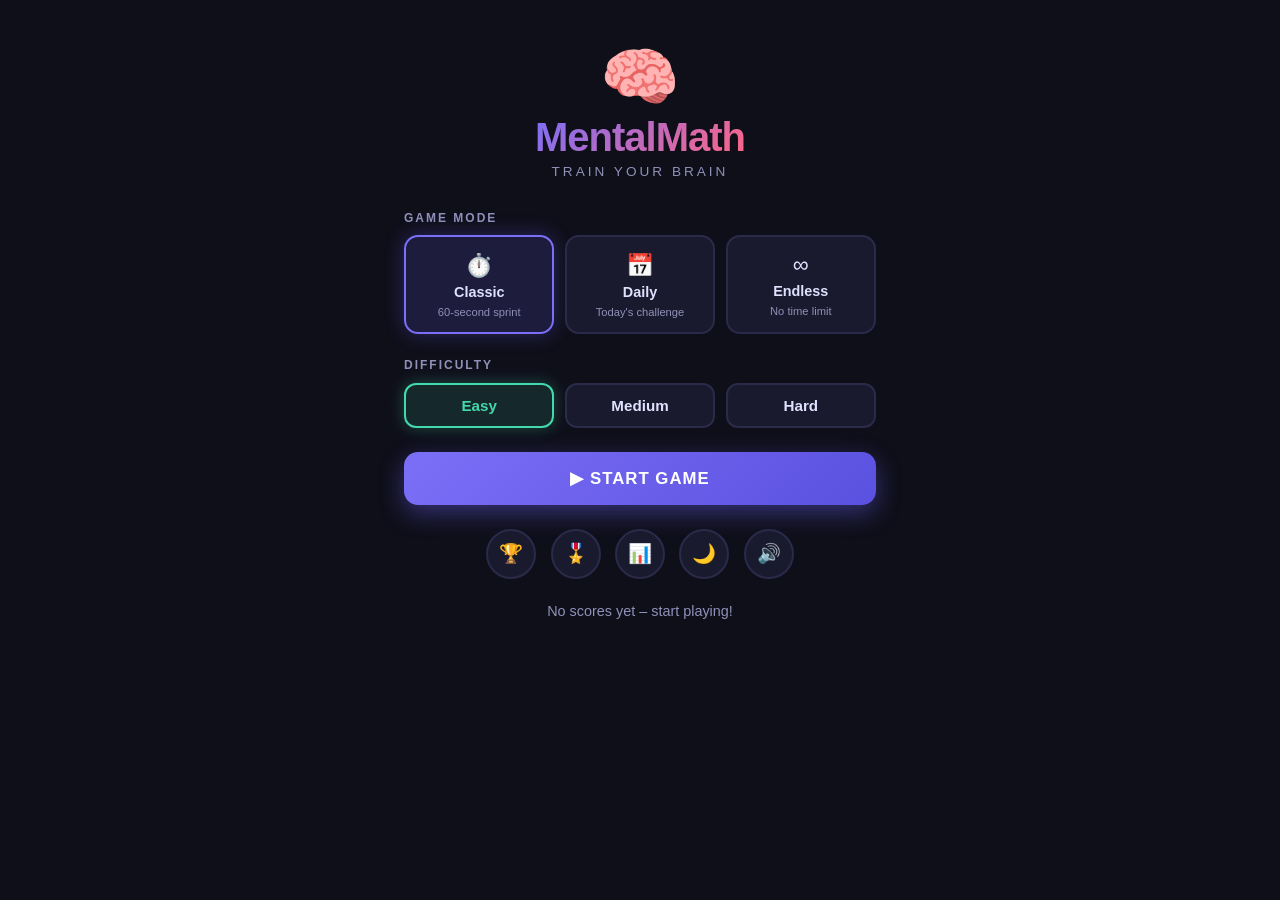
==== index.html @ f37ee2d6 "feat: build complete web-based MentalMath calculator game Co-authored-by: igRoy3 <222759718+igRoy3@u" ====
<!DOCTYPE html>
<html lang="en">
<head>
  <meta charset="UTF-8" />
  <meta name="viewport" content="width=device-width, initial-scale=1.0" />
  <title>MentalMath – Speed Math Game</title>
  <link rel="stylesheet" href="style.css" />
</head>
<body data-theme="dark">

  <!-- ══════════════════════════════════════════════
       HOME SCREEN
  ══════════════════════════════════════════════ -->
  <div id="screen-home" class="screen active">
    <div class="home-container">

      <!-- Logo -->
      <div class="logo-area">
        <span class="logo-icon">🧠</span>
        <h1 class="logo-title">MentalMath</h1>
        <p class="logo-subtitle">Train Your Brain</p>
      </div>

      <!-- Game Mode -->
      <div class="section">
        <h2 class="section-title">Game Mode</h2>
        <div class="mode-grid">
          <button class="mode-btn active" data-mode="classic">
            <span class="mode-icon">⏱️</span>
            <span class="mode-name">Classic</span>
            <span class="mode-desc">60-second sprint</span>
          </button>
          <button class="mode-btn" data-mode="daily">
            <span class="mode-icon">📅</span>
            <span class="mode-name">Daily</span>
            <span class="mode-desc">Today's challenge</span>
          </button>
          <button class="mode-btn" data-mode="endless">
            <span class="mode-icon">∞</span>
            <span class="mode-name">Endless</span>
            <span class="mode-desc">No time limit</span>
          </button>
        </div>
      </div>

      <!-- Difficulty -->
      <div class="section">
        <h2 class="section-title">Difficulty</h2>
        <div class="diff-grid">
          <button class="diff-btn active" data-diff="easy">Easy</button>
          <button class="diff-btn" data-diff="medium">Medium</button>
          <button class="diff-btn" data-diff="hard">Hard</button>
        </div>
      </div>

      <!-- Start -->
      <button id="btn-start" class="btn-primary">▶ Start Game</button>

      <!-- Icon Actions -->
      <div class="home-footer">
        <button class="icon-btn" id="btn-leaderboard" title="Leaderboard">🏆</button>
        <button class="icon-btn" id="btn-achievements" title="Achievements">🎖️</button>
        <button class="icon-btn" id="btn-analytics" title="Analytics">📊</button>
        <button class="icon-btn" id="btn-toggle-theme" title="Toggle Theme">🌙</button>
        <button class="icon-btn" id="btn-toggle-sound" title="Toggle Sound">🔊</button>
      </div>

      <!-- Best score hint -->
      <div id="best-score-display" class="best-score"></div>
    </div>
  </div>


  <!-- ══════════════════════════════════════════════
       GAME SCREEN
  ══════════════════════════════════════════════ -->
  <div id="screen-game" class="screen">

    <!-- Stats header -->
    <div class="game-header">
      <div class="stat-box">
        <div class="stat-label">Score</div>
        <div class="stat-value" id="display-score">0</div>
      </div>
      <div class="stat-box streak-box">
        <div class="stat-label">Streak</div>
        <div class="stat-value" id="display-streak">0</div>
        <span id="streak-flame" class="streak-flame hidden">🔥</span>
      </div>
      <div class="stat-box">
        <div class="stat-label">Level</div>
        <div class="stat-value" id="display-level">1</div>
      </div>
    </div>

    <!-- Timer bar (hidden in endless mode) -->
    <div class="timer-container" id="timer-container">
      <div class="timer-bar" id="timer-bar"></div>
      <div class="timer-text" id="timer-text">60</div>
    </div>

    <!-- Question + answer area -->
    <div class="question-area">
      <div id="question-display" class="question-text"></div>
      <div class="answer-display" id="answer-display">
        <span id="answer-value">_</span>
      </div>
      <div id="feedback-display" class="feedback hidden"></div>
      <div id="multiplier-display" class="multiplier hidden"></div>
    </div>

    <!-- Calculator keypad -->
    <div class="keypad">
      <button class="key-btn" data-key="7">7</button>
      <button class="key-btn" data-key="8">8</button>
      <button class="key-btn" data-key="9">9</button>
      <button class="key-btn" data-key="4">4</button>
      <button class="key-btn" data-key="5">5</button>
      <button class="key-btn" data-key="6">6</button>
      <button class="key-btn" data-key="1">1</button>
      <button class="key-btn" data-key="2">2</button>
      <button class="key-btn" data-key="3">3</button>
      <button class="key-btn key-action" data-key="back">⌫</button>
      <button class="key-btn key-zero" data-key="0">0</button>
      <button class="key-btn key-submit" data-key="submit">✓</button>
    </div>

    <!-- Quit + question counter -->
    <div class="game-footer">
      <button id="btn-quit" class="btn-quit">✕ Quit</button>
      <div id="questions-counter" class="questions-counter">Q: 0</div>
    </div>
  </div>


  <!-- ══════════════════════════════════════════════
       RESULTS SCREEN
  ══════════════════════════════════════════════ -->
  <div id="screen-results" class="screen">
    <div class="results-container">
      <div id="results-rank" class="results-rank">⭐</div>
      <h2 id="results-title" class="results-title">Game Over!</h2>

      <div class="results-score-big" id="results-score">0</div>
      <div class="results-score-label">points</div>

      <div class="results-stats">
        <div class="result-stat">
          <div class="result-stat-value" id="res-correct">0</div>
          <div class="result-stat-label">Correct</div>
        </div>
        <div class="result-stat">
          <div class="result-stat-value" id="res-accuracy">0%</div>
          <div class="result-stat-label">Accuracy</div>
        </div>
        <div class="result-stat">
          <div class="result-stat-value" id="res-streak">0</div>
          <div class="result-stat-label">Best Streak</div>
        </div>
        <div class="result-stat">
          <div class="result-stat-value" id="res-avg-time">0s</div>
          <div class="result-stat-label">Avg Time</div>
        </div>
      </div>

      <div id="new-high-score" class="new-high-score hidden">🏆 New High Score!</div>

      <!-- Achievement badges that were unlocked this round -->
      <div id="achievement-unlocks" class="achievement-unlocks"></div>

      <div class="results-actions">
        <button id="btn-play-again" class="btn-primary">Play Again</button>
        <button id="btn-home" class="btn-secondary">Main Menu</button>
      </div>
    </div>
  </div>


  <!-- ══════════════════════════════════════════════
       LEADERBOARD SCREEN
  ══════════════════════════════════════════════ -->
  <div id="screen-leaderboard" class="screen">
    <div class="modal-container">
      <div class="modal-header">
        <h2>🏆 High Scores</h2>
        <button class="close-btn" id="btn-close-leaderboard">✕</button>
      </div>
      <div class="diff-tabs">
        <button class="tab-btn active" data-tab="easy">Easy</button>
        <button class="tab-btn" data-tab="medium">Medium</button>
        <button class="tab-btn" data-tab="hard">Hard</button>
      </div>
      <div id="leaderboard-list" class="leaderboard-list"></div>
    </div>
  </div>


  <!-- ══════════════════════════════════════════════
       ACHIEVEMENTS SCREEN
  ══════════════════════════════════════════════ -->
  <div id="screen-achievements" class="screen">
    <div class="modal-container">
      <div class="modal-header">
        <h2>🎖️ Achievements</h2>
        <button class="close-btn" id="btn-close-achievements">✕</button>
      </div>
      <div id="achievements-progress" class="achievements-progress"></div>
      <div id="achievements-grid" class="achievements-grid"></div>
    </div>
  </div>


  <!-- ══════════════════════════════════════════════
       ANALYTICS SCREEN
  ══════════════════════════════════════════════ -->
  <div id="screen-analytics" class="screen">
    <div class="modal-container">
      <div class="modal-header">
        <h2>📊 Analytics</h2>
        <button class="close-btn" id="btn-close-analytics">✕</button>
      </div>
      <div id="analytics-content" class="analytics-content"></div>
    </div>
  </div>


  <!-- ══════════════════════════════════════════════
       COUNTDOWN OVERLAY
  ══════════════════════════════════════════════ -->
  <div id="countdown-overlay" class="countdown-overlay hidden">
    <div id="countdown-number" class="countdown-number">3</div>
  </div>


  <script src="js/sounds.js"></script>
  <script src="js/game.js"></script>
</body>
</html>
---- style.css ----
/* ============================================================
   MENTAL MATH GAME – style.css
   Full dark/light theme with animations and responsive layout
   ============================================================ */

/* ── CSS Custom Properties ─────────────────────────────────── */
:root {
  /* Dark theme defaults */
  --bg-primary:       #0f0f1a;
  --bg-secondary:     #1a1a2e;
  --bg-tertiary:      #242442;
  --color-primary:    #7c6ff7;
  --color-primary-lt: #a09af5;
  --color-secondary:  #ff6584;
  --color-success:    #43d9ad;
  --color-error:      #ff6b6b;
  --color-warning:    #ffd166;
  --text-primary:     #e0e0ff;
  --text-secondary:   #9090b8;
  --text-muted:       #5a5a7a;
  --border:           #2a2a4a;
  --shadow:           rgba(0,0,0,.5);
  --card:             #1a1a2e;
  --key-bg:           #242442;
  --key-hover:        #2e2e5a;
  --key-active:       #6c63ff;
}

[data-theme="light"] {
  --bg-primary:       #f0f0ff;
  --bg-secondary:     #ffffff;
  --bg-tertiary:      #e8e8ff;
  --color-primary:    #6c63ff;
  --color-primary-lt: #7c73ff;
  --color-secondary:  #e64980;
  --color-success:    #2ec4b6;
  --color-error:      #e63946;
  --color-warning:    #ff9f1c;
  --text-primary:     #1a1a2e;
  --text-secondary:   #4a4a7a;
  --text-muted:       #9090aa;
  --border:           #d0d0f0;
  --shadow:           rgba(0,0,0,.15);
  --card:             #ffffff;
  --key-bg:           #e8e8ff;
  --key-hover:        #d8d8f5;
  --key-active:       #6c63ff;
}

/* ── Reset & Base ───────────────────────────────────────────── */
*, *::before, *::after {
  box-sizing: border-box;
  margin: 0;
  padding: 0;
}

html { font-size: 16px; height: 100%; }

body {
  font-family: 'Segoe UI', 'Helvetica Neue', Arial, sans-serif;
  background: var(--bg-primary);
  color: var(--text-primary);
  min-height: 100vh;
  overflow-x: hidden;
  transition: background .3s, color .3s;
}

button {
  cursor: pointer;
  border: none;
  outline: none;
  font-family: inherit;
  transition: all .15s ease;
  user-select: none;
  -webkit-tap-highlight-color: transparent;
}

/* ── Screen Management ─────────────────────────────────────── */
.screen {
  display: none;
  min-height: 100vh;
  width: 100%;
  opacity: 0;
  transform: translateY(20px);
  transition: opacity .3s ease, transform .3s ease;
}

.screen.active  { display: flex; flex-direction: column; }
.screen.slide-in { opacity: 1; transform: translateY(0); }

/* ═══════════════════════════════════════════════════════════
   HOME SCREEN
════════════════════════════════════════════════════════════ */
.home-container {
  display: flex;
  flex-direction: column;
  align-items: center;
  padding: 2rem 1.5rem 2.5rem;
  max-width: 480px;
  margin: 0 auto;
  width: 100%;
  gap: 1.5rem;
}

/* Logo */
.logo-area { text-align: center; padding: .5rem 0; }

.logo-icon {
  font-size: 4rem;
  display: block;
  animation: float 3s ease-in-out infinite;
}

.logo-title {
  font-size: 2.5rem;
  font-weight: 900;
  background: linear-gradient(135deg, var(--color-primary), var(--color-secondary));
  -webkit-background-clip: text;
  background-clip: text;
  -webkit-text-fill-color: transparent;
  letter-spacing: -1px;
}

.logo-subtitle {
  color: var(--text-secondary);
  font-size: .85rem;
  margin-top: .25rem;
  letter-spacing: 3px;
  text-transform: uppercase;
}

/* Sections */
.section { width: 100%; }

.section-title {
  font-size: .75rem;
  text-transform: uppercase;
  letter-spacing: 2px;
  color: var(--text-secondary);
  font-weight: 700;
  margin-bottom: .65rem;
}

/* Mode grid */
.mode-grid {
  display: grid;
  grid-template-columns: repeat(3, 1fr);
  gap: .65rem;
}

.mode-btn {
  background: var(--card);
  border: 2px solid var(--border);
  border-radius: 14px;
  padding: .9rem .4rem;
  display: flex;
  flex-direction: column;
  align-items: center;
  gap: .35rem;
  color: var(--text-primary);
  transition: all .2s ease;
}

.mode-btn:hover {
  border-color: var(--color-primary);
  background: var(--bg-tertiary);
  transform: translateY(-2px);
}

.mode-btn.active {
  border-color: var(--color-primary);
  background: rgba(108,99,255,.15);
  box-shadow: 0 0 20px rgba(108,99,255,.3);
}

.mode-icon { font-size: 1.4rem; }
.mode-name { font-weight: 700; font-size: .9rem; }
.mode-desc { font-size: .7rem; color: var(--text-secondary); text-align: center; }

/* Difficulty grid */
.diff-grid {
  display: grid;
  grid-template-columns: repeat(3, 1fr);
  gap: .65rem;
}

.diff-btn {
  background: var(--card);
  border: 2px solid var(--border);
  border-radius: 12px;
  padding: .75rem;
  font-weight: 700;
  font-size: .95rem;
  color: var(--text-primary);
  transition: all .2s ease;
}

.diff-btn:hover    { border-color: var(--color-primary); background: var(--bg-tertiary); }

.diff-btn.active   { border-color: var(--color-primary); background: rgba(108,99,255,.15);
                     color: var(--color-primary-lt); box-shadow: 0 0 15px rgba(108,99,255,.3); }

.diff-btn[data-diff="easy"].active   { border-color: var(--color-success); background: rgba(67,217,173,.12);
                                       color: var(--color-success); box-shadow: 0 0 15px rgba(67,217,173,.3); }
.diff-btn[data-diff="medium"].active { border-color: var(--color-warning); background: rgba(255,209,102,.12);
                                       color: var(--color-warning); box-shadow: 0 0 15px rgba(255,209,102,.3); }
.diff-btn[data-diff="hard"].active   { border-color: var(--color-error); background: rgba(255,107,107,.12);
                                       color: var(--color-error); box-shadow: 0 0 15px rgba(255,107,107,.3); }

/* Primary / Secondary Buttons */
.btn-primary {
  width: 100%;
  background: linear-gradient(135deg, var(--color-primary), #5a51e0);
  color: #fff;
  border-radius: 14px;
  padding: 1rem;
  font-size: 1.05rem;
  font-weight: 700;
  letter-spacing: 1px;
  text-transform: uppercase;
  box-shadow: 0 8px 25px rgba(108,99,255,.4);
}

.btn-primary:hover  { transform: translateY(-2px); box-shadow: 0 12px 30px rgba(108,99,255,.5); }
.btn-primary:active { transform: translateY(0);    box-shadow: 0 4px 15px rgba(108,99,255,.3); }

.btn-secondary {
  background: var(--bg-tertiary);
  color: var(--text-primary);
  border: 2px solid var(--border);
  border-radius: 14px;
  padding: .8rem 1.5rem;
  font-size: 1rem;
  font-weight: 600;
}

.btn-secondary:hover { border-color: var(--color-primary); background: rgba(108,99,255,.1); }

/* Footer icons */
.home-footer {
  display: flex;
  gap: .9rem;
  justify-content: center;
}

.icon-btn {
  background: var(--card);
  border: 2px solid var(--border);
  border-radius: 50%;
  width: 50px;
  height: 50px;
  font-size: 1.2rem;
  display: flex;
  align-items: center;
  justify-content: center;
  transition: all .2s ease;
}

.icon-btn:hover { border-color: var(--color-primary); background: var(--bg-tertiary); transform: scale(1.1); }

.best-score { color: var(--text-secondary); font-size: .9rem; text-align: center; }
.best-score strong { color: var(--color-warning); }

/* ═══════════════════════════════════════════════════════════
   GAME SCREEN
════════════════════════════════════════════════════════════ */
#screen-game {
  padding: 0;
  justify-content: flex-start;
  max-width: 480px;
  margin: 0 auto;
  width: 100%;
}

/* Stats header */
.game-header {
  display: grid;
  grid-template-columns: 1fr 1fr 1fr;
  gap: .5rem;
  padding: .9rem .9rem .5rem;
  background: var(--bg-secondary);
  border-bottom: 1px solid var(--border);
}

.stat-box {
  display: flex;
  flex-direction: column;
  align-items: center;
  padding: .45rem;
  background: var(--bg-tertiary);
  border-radius: 10px;
  position: relative;
}

.stat-label { font-size: .65rem; text-transform: uppercase; letter-spacing: 1px; color: var(--text-secondary); }
.stat-value { font-size: 1.4rem; font-weight: 900; color: var(--text-primary); line-height: 1.2; }

.streak-box { position: relative; }

.streak-flame {
  position: absolute;
  top: -8px;
  right: -4px;
  font-size: 1.2rem;
  animation: flame-pulse .6s ease-in-out infinite alternate;
}

/* Timer */
.timer-container {
  position: relative;
  height: 8px;
  background: var(--bg-tertiary);
  margin: .6rem .9rem;
  border-radius: 4px;
  overflow: visible;
}

.timer-bar {
  height: 100%;
  width: 100%;
  background: var(--color-primary);
  border-radius: 4px;
  transition: width .9s linear, background .5s;
  box-shadow: 0 0 8px rgba(108,99,255,.5);
}

.timer-bar.urgent { animation: urgent-pulse .5s ease-in-out infinite alternate; }

.timer-text {
  position: absolute;
  right: 0;
  top: -18px;
  font-size: .75rem;
  font-weight: 700;
  color: var(--text-secondary);
}

/* Question area */
.question-area {
  flex: 1;
  display: flex;
  flex-direction: column;
  align-items: center;
  justify-content: center;
  padding: 1rem .9rem;
  gap: 1rem;
  min-height: 200px;
}

.question-text {
  font-size: 2.5rem;
  font-weight: 800;
  text-align: center;
  color: var(--text-primary);
  letter-spacing: -1px;
  line-height: 1.2;
}

.answer-display {
  background: var(--bg-tertiary);
  border: 3px solid var(--color-primary);
  border-radius: 12px;
  padding: .65rem 2rem;
  min-width: 160px;
  text-align: center;
  font-size: 2rem;
  font-weight: 700;
  color: var(--color-primary-lt);
  box-shadow: 0 0 20px rgba(108,99,255,.2);
  transition: border-color .2s, background .2s;
}

.feedback {
  font-size: 1.05rem;
  font-weight: 700;
  padding: .4rem 1rem;
  border-radius: 8px;
  text-align: center;
  transition: opacity .3s;
}

.feedback.correct   { color: var(--color-success); }
.feedback.incorrect { color: var(--color-error); }

.multiplier {
  background: linear-gradient(135deg, var(--color-warning), #ff9f1c);
  color: #111;
  font-weight: 800;
  font-size: .95rem;
  padding: .35rem 1rem;
  border-radius: 20px;
  letter-spacing: 1px;
  box-shadow: 0 4px 15px rgba(255,209,102,.4);
}

/* Keypad */
.keypad {
  display: grid;
  grid-template-columns: repeat(3, 1fr);
  gap: .6rem;
  padding: .5rem .9rem 1rem;
  background: var(--bg-secondary);
}

.key-btn {
  background: var(--key-bg);
  border: 2px solid var(--border);
  border-radius: 12px;
  height: 64px;
  font-size: 1.4rem;
  font-weight: 700;
  color: var(--text-primary);
  position: relative;
  overflow: hidden;
  transition: all .12s ease;
}

.key-btn::after {
  content: '';
  position: absolute;
  inset: 0;
  background: radial-gradient(circle, rgba(255,255,255,.22) 0%, transparent 70%);
  opacity: 0;
  transition: opacity .25s;
}

.key-btn:hover {
  background: var(--key-hover);
  border-color: var(--color-primary);
  transform: translateY(-2px);
  box-shadow: 0 4px 12px rgba(108,99,255,.22);
}

.key-btn:active, .key-btn.pressed {
  transform: scale(.93) translateY(0);
  background: var(--key-active);
  color: #fff;
  border-color: transparent;
  box-shadow: none;
}

.key-btn:active::after, .key-btn.pressed::after { opacity: 1; }

.key-action {
  background: var(--bg-tertiary);
  color: var(--text-secondary);
}

.key-submit {
  background: linear-gradient(135deg, var(--color-success), #2bb88a);
  color: #fff;
  border-color: transparent;
  font-size: 1.5rem;
  box-shadow: 0 4px 15px rgba(67,217,173,.35);
}

.key-submit:hover { transform: translateY(-2px); box-shadow: 0 8px 20px rgba(67,217,173,.45); border-color: transparent; }

/* Game footer */
.game-footer {
  display: flex;
  justify-content: space-between;
  align-items: center;
  padding: .4rem .9rem 1rem;
}

.btn-quit {
  background: transparent;
  color: var(--text-secondary);
  border: 1px solid var(--border);
  border-radius: 8px;
  padding: .35rem .75rem;
  font-size: .85rem;
}

.btn-quit:hover { color: var(--color-error); border-color: var(--color-error); }

.questions-counter { font-size: .85rem; color: var(--text-secondary); font-weight: 600; }

/* ═══════════════════════════════════════════════════════════
   RESULTS SCREEN
════════════════════════════════════════════════════════════ */
.results-container {
  display: flex;
  flex-direction: column;
  align-items: center;
  padding: 2rem 1.5rem 2.5rem;
  max-width: 480px;
  margin: 0 auto;
  width: 100%;
  gap: 1.2rem;
}

.results-rank  { font-size: 3rem; animation: bounce-in .5s cubic-bezier(.175,.885,.32,1.275); }

.results-title { font-size: 1.75rem; font-weight: 800; text-align: center; }

.results-score-big {
  font-size: 4rem;
  font-weight: 900;
  background: linear-gradient(135deg, var(--color-primary), var(--color-secondary));
  -webkit-background-clip: text;
  background-clip: text;
  -webkit-text-fill-color: transparent;
  line-height: 1;
  animation: score-reveal .6s ease;
}

.results-score-label {
  color: var(--text-secondary);
  font-size: .8rem;
  text-transform: uppercase;
  letter-spacing: 2px;
  margin-top: -.5rem;
}

.results-stats {
  display: grid;
  grid-template-columns: repeat(4, 1fr);
  gap: .65rem;
  width: 100%;
}

.result-stat {
  background: var(--card);
  border: 1px solid var(--border);
  border-radius: 12px;
  padding: .7rem .4rem;
  text-align: center;
}

.result-stat-value { font-size: 1.2rem; font-weight: 800; color: var(--color-primary-lt); line-height: 1.2; }
.result-stat-label { font-size: .65rem; color: var(--text-secondary); text-transform: uppercase; letter-spacing: 1px; }

.new-high-score {
  background: linear-gradient(135deg, var(--color-warning), #ff9f1c);
  color: #1a1a1a;
  font-weight: 800;
  font-size: .95rem;
  padding: .55rem 1.5rem;
  border-radius: 20px;
  animation: bounce-in .5s cubic-bezier(.175,.885,.32,1.275);
  box-shadow: 0 4px 20px rgba(255,209,102,.45);
}

.achievement-unlocks { display: flex; flex-direction: column; gap: .5rem; width: 100%; }

.unlock-badge {
  background: rgba(108,99,255,.12);
  border: 1px solid var(--color-primary);
  border-radius: 8px;
  padding: .55rem 1rem;
  font-size: .88rem;
  text-align: center;
  animation: slide-up .3s ease;
}

.results-actions { display: flex; gap: .75rem; width: 100%; }
.results-actions .btn-primary  { flex: 2; }
.results-actions .btn-secondary { flex: 1; }

/* ═══════════════════════════════════════════════════════════
   LEADERBOARD / ACHIEVEMENTS / ANALYTICS (modal style)
════════════════════════════════════════════════════════════ */
.modal-container {
  display: flex;
  flex-direction: column;
  max-width: 480px;
  margin: 0 auto;
  width: 100%;
  padding: 1.5rem;
  gap: 1rem;
  min-height: 100vh;
}

.modal-header {
  display: flex;
  align-items: center;
  justify-content: space-between;
}

.modal-header h2 { font-size: 1.4rem; font-weight: 800; }

.close-btn {
  background: var(--bg-tertiary);
  color: var(--text-secondary);
  border: 1px solid var(--border);
  border-radius: 50%;
  width: 36px;
  height: 36px;
  font-size: .85rem;
  display: flex;
  align-items: center;
  justify-content: center;
}

.close-btn:hover { color: var(--color-error); border-color: var(--color-error); }

/* Tabs */
.diff-tabs {
  display: flex;
  gap: .4rem;
  background: var(--bg-tertiary);
  padding: .4rem;
  border-radius: 10px;
}

.tab-btn {
  flex: 1;
  background: transparent;
  color: var(--text-secondary);
  border-radius: 8px;
  padding: .5rem;
  font-weight: 600;
  font-size: .9rem;
  transition: all .2s;
}

.tab-btn.active {
  background: var(--card);
  color: var(--text-primary);
  box-shadow: 0 2px 8px var(--shadow);
}

/* Leaderboard entries */
.leaderboard-list { display: flex; flex-direction: column; gap: .55rem; }

.score-entry {
  display: grid;
  grid-template-columns: auto 1fr auto auto;
  align-items: center;
  gap: .75rem;
  background: var(--card);
  border: 1px solid var(--border);
  border-radius: 10px;
  padding: .7rem 1rem;
  transition: all .2s;
}

.score-entry.top-score { border-color: var(--color-warning); background: rgba(255,209,102,.07); }

.score-rank   { font-size: 1.1rem; min-width: 28px; }
.score-points { font-size: 1.15rem; font-weight: 800; color: var(--color-primary-lt); }
.score-meta   { font-size: .72rem; color: var(--text-secondary); }
.score-date   { font-size: .72rem; color: var(--text-muted); }

.empty-state { text-align: center; color: var(--text-secondary); padding: 2rem; font-size: .9rem; }

/* Achievements grid */
.achievements-progress {
  background: var(--card);
  border: 1px solid var(--border);
  border-radius: 10px;
  padding: .75rem 1rem;
  font-size: .9rem;
  color: var(--text-secondary);
  text-align: center;
}

.achievements-progress strong { color: var(--color-warning); }

.achievements-grid {
  display: grid;
  grid-template-columns: repeat(2, 1fr);
  gap: .7rem;
}

.achievement-card {
  background: var(--card);
  border: 1px solid var(--border);
  border-radius: 12px;
  padding: 1rem;
  text-align: center;
  transition: all .2s;
}

.achievement-card.unlocked { border-color: var(--color-primary); background: rgba(108,99,255,.1); }
.achievement-card.locked   { opacity: .5; }

.achievement-icon { font-size: 1.9rem; margin-bottom: .35rem; }
.achievement-name { font-weight: 700; font-size: .82rem; margin-bottom: .2rem; }
.achievement-desc { font-size: .72rem; color: var(--text-secondary); }

/* Analytics */
.analytics-content {
  display: grid;
  grid-template-columns: repeat(2, 1fr);
  gap: .75rem;
}

.analytics-card {
  background: var(--card);
  border: 1px solid var(--border);
  border-radius: 12px;
  padding: 1rem;
  text-align: center;
}

.analytics-value { font-size: 1.8rem; font-weight: 800; color: var(--color-primary-lt); }
.analytics-label { font-size: .72rem; color: var(--text-secondary); text-transform: uppercase; letter-spacing: 1px; margin-top: .2rem; }

/* ═══════════════════════════════════════════════════════════
   COUNTDOWN OVERLAY
════════════════════════════════════════════════════════════ */
.countdown-overlay {
  position: fixed;
  inset: 0;
  background: rgba(0,0,0,.85);
  display: flex;
  align-items: center;
  justify-content: center;
  z-index: 1000;
  backdrop-filter: blur(4px);
}

.countdown-number {
  font-size: 8rem;
  font-weight: 900;
  background: linear-gradient(135deg, var(--color-primary), var(--color-secondary));
  -webkit-background-clip: text;
  background-clip: text;
  -webkit-text-fill-color: transparent;
  animation: countdown-pop .7s cubic-bezier(.175,.885,.32,1.275);
}

.countdown-number.go { font-size: 5rem; }

/* ═══════════════════════════════════════════════════════════
   ANIMATIONS
════════════════════════════════════════════════════════════ */
@keyframes float {
  0%, 100% { transform: translateY(0); }
  50%       { transform: translateY(-8px); }
}

@keyframes bounce-in {
  0%   { transform: scale(.3); opacity: 0; }
  50%  { transform: scale(1.1); }
  70%  { transform: scale(.95); }
  100% { transform: scale(1); opacity: 1; }
}

@keyframes score-reveal {
  0%   { transform: scale(.5); opacity: 0; }
  100% { transform: scale(1); opacity: 1; }
}

@keyframes slide-up {
  0%   { transform: translateY(20px); opacity: 0; }
  100% { transform: translateY(0); opacity: 1; }
}

@keyframes countdown-pop {
  0%   { transform: scale(2); opacity: 0; }
  100% { transform: scale(1); opacity: 1; }
}

@keyframes flame-pulse {
  0%   { transform: scale(1) rotate(-5deg); }
  100% { transform: scale(1.2) rotate(5deg); }
}

@keyframes urgent-pulse {
  0%   { opacity: 1; }
  100% { opacity: .5; }
}

@keyframes shake {
  0%, 100%       { transform: translateX(0); }
  10%, 50%, 90%  { transform: translateX(-8px); }
  30%, 70%       { transform: translateX(8px); }
}

@keyframes question-enter {
  0%   { opacity: 0; transform: translateY(-12px) scale(.96); }
  100% { opacity: 1; transform: translateY(0) scale(1); }
}

@keyframes score-bump {
  0%, 100% { transform: scale(1); }
  50%      { transform: scale(1.35); color: var(--color-success); }
}

@keyframes wrong-flash {
  0%, 100% { border-color: var(--color-primary); }
  50%      { border-color: var(--color-error); background: rgba(255,107,107,.15); }
}

@keyframes level-up-glow {
  0%   { box-shadow: 0 0 0 rgba(255,209,102,0); }
  50%  { box-shadow: 0 0 30px rgba(255,209,102,.7); }
  100% { box-shadow: 0 0 0 rgba(255,209,102,0); }
}

/* Applied via JS */
.question-enter { animation: question-enter .3s ease-out; }
.shake          { animation: shake .5s ease-out; }
.score-bump     { animation: score-bump .3s ease-out; }
.wrong-flash    { animation: wrong-flash .4s ease-out; }
.bounce-in      { animation: bounce-in .4s cubic-bezier(.175,.885,.32,1.275); }
.pulse          { animation: flame-pulse .6s ease-in-out infinite alternate; }
.level-up       { animation: level-up-glow .6s ease-out; }

/* ═══════════════════════════════════════════════════════════
   UTILITIES
════════════════════════════════════════════════════════════ */
.hidden { display: none !important; }

/* ═══════════════════════════════════════════════════════════
   RESPONSIVE
════════════════════════════════════════════════════════════ */
@media (max-width: 380px) {
  .question-text { font-size: 2rem; }
  .key-btn       { height: 56px; font-size: 1.2rem; }
  .results-stats { grid-template-columns: repeat(2, 1fr); }
  .logo-title    { font-size: 2rem; }
  .results-score-big { font-size: 3rem; }
}

@media (min-width: 768px) {
  .home-container,
  .results-container,
  .modal-container { max-width: 520px; }

  #screen-game { max-width: 520px; }

  .key-btn { height: 72px; }
  .question-text { font-size: 3rem; }
}

@media (min-height: 800px) {
  .question-area { min-height: 240px; }
}

/* Scrollbar */
::-webkit-scrollbar       { width: 6px; }
::-webkit-scrollbar-track { background: var(--bg-primary); }
::-webkit-scrollbar-thumb { background: var(--border); border-radius: 3px; }
::-webkit-scrollbar-thumb:hover { background: var(--color-primary); }
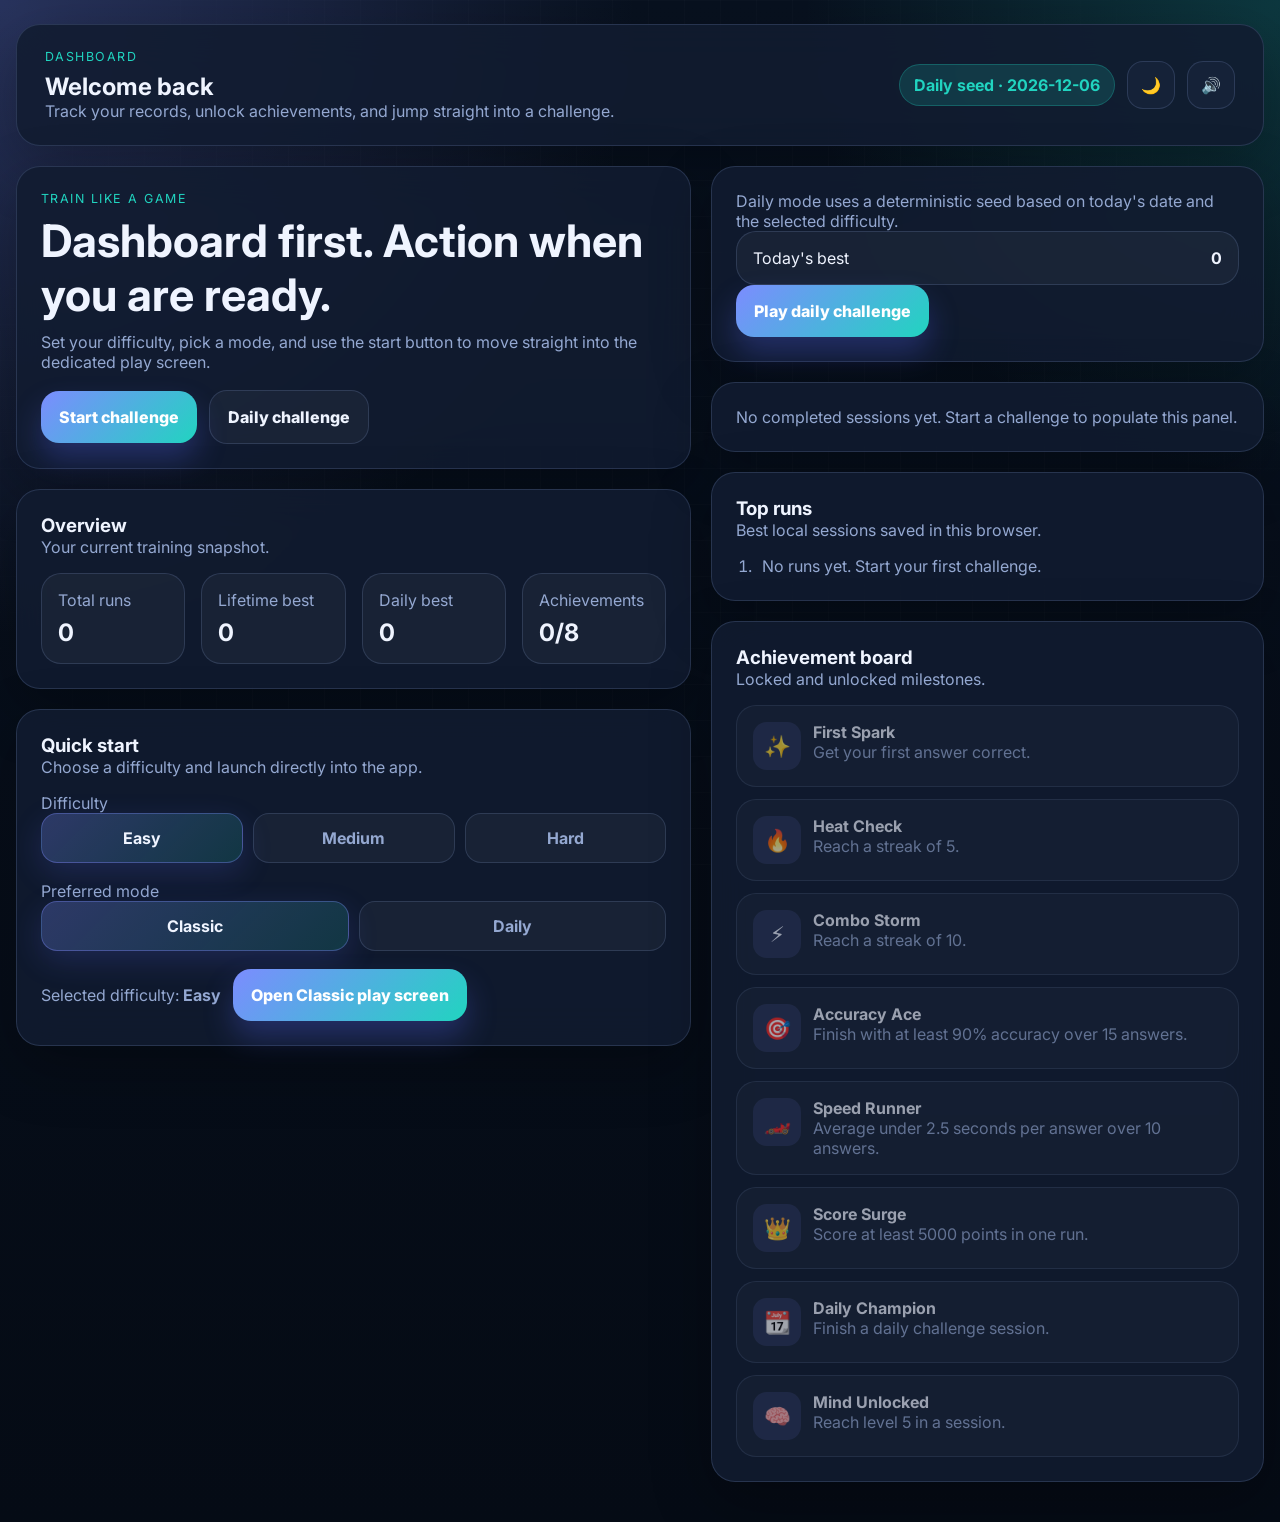
==== commit f90f6342: "Build dashboard-first MentalMath web app" ====
--- a/index.html
+++ b/index.html
@@ -1,238 +1,142 @@
 <!DOCTYPE html>
-<html lang="en">
-<head>
-  <meta charset="UTF-8" />
-  <meta name="viewport" content="width=device-width, initial-scale=1.0" />
-  <title>MentalMath – Speed Math Game</title>
-  <link rel="stylesheet" href="style.css" />
-</head>
-<body data-theme="dark">
+<html lang="en" data-theme="dark">
+  <head>
+    <meta charset="UTF-8" />
+    <meta name="viewport" content="width=device-width, initial-scale=1.0" />
+    <title>MentalMath · Dashboard</title>
+    <meta
+      name="description"
+      content="MentalMath is a multi-screen web app for daily mental arithmetic training, progress tracking, and timed challenge play."
+    />
+    <link rel="preconnect" href="https://fonts.googleapis.com" />
+    <link rel="preconnect" href="https://fonts.gstatic.com" crossorigin />
+    <link
+      href="https://fonts.googleapis.com/css2?family=Inter:wght@400;500;600;700;800&display=swap"
+      rel="stylesheet"
+    />
+    <link rel="stylesheet" href="styles.css" />
+  </head>
+  <body>
+    <div class="app-shell-simple">
+      <main class="app-main">
+        <header class="app-topbar card">
+          <div>
+            <p class="eyebrow">Dashboard</p>
+            <h2>Welcome back</h2>
+            <p class="subtle">Track your records, unlock achievements, and jump straight into a challenge.</p>
+          </div>
+          <div class="topbar-actions">
+            <div class="pill" id="dailySeedLabel">Loading...</div>
+            <button class="icon-button" id="themeToggle" type="button" aria-label="Toggle theme">🌙</button>
+            <button class="icon-button" id="soundToggle" type="button" aria-label="Toggle sound">🔊</button>
+          </div>
+        </header>
 
-  <!-- ══════════════════════════════════════════════
-       HOME SCREEN
-  ══════════════════════════════════════════════ -->
-  <div id="screen-home" class="screen active">
-    <div class="home-container">
+        <section class="page-grid dashboard-grid dashboard-grid-wide">
+          <section class="stack gap-lg">
+            <article class="card panel hero-card">
+              <div class="hero-copy">
+                <p class="eyebrow">Train like a game</p>
+                <h3>Dashboard first. Action when you are ready.</h3>
+                <p class="subtle">
+                  Set your difficulty, pick a mode, and use the start button to move straight into the dedicated play screen.
+                </p>
+              </div>
+              <div class="hero-actions">
+                <a class="primary-button link-button js-feedback" id="startClassicLink" href="play.html">Start challenge</a>
+                <a class="secondary-button link-button js-feedback" id="startDailyLink" href="play.html?mode=daily">Daily challenge</a>
+              </div>
+            </article>
 
-      <!-- Logo -->
-      <div class="logo-area">
-        <span class="logo-icon">🧠</span>
-        <h1 class="logo-title">MentalMath</h1>
-        <p class="logo-subtitle">Train Your Brain</p>
-      </div>
+            <article class="card panel">
+              <div class="panel-heading compact">
+                <h3>Overview</h3>
+                <p>Your current training snapshot.</p>
+              </div>
+              <div class="overview-grid four-col">
+                <article class="metric-card">
+                  <span>Total runs</span>
+                  <strong id="totalRuns">0</strong>
+                </article>
+                <article class="metric-card">
+                  <span>Lifetime best</span>
+                  <strong id="lifetimeBest">0</strong>
+                </article>
+                <article class="metric-card">
+                  <span>Daily best</span>
+                  <strong id="dailyBest">0</strong>
+                </article>
+                <article class="metric-card">
+                  <span>Achievements</span>
+                  <strong id="unlockedCount">0/0</strong>
+                </article>
+              </div>
+            </article>
 
-      <!-- Game Mode -->
-      <div class="section">
-        <h2 class="section-title">Game Mode</h2>
-        <div class="mode-grid">
-          <button class="mode-btn active" data-mode="classic">
-            <span class="mode-icon">⏱️</span>
-            <span class="mode-name">Classic</span>
-            <span class="mode-desc">60-second sprint</span>
-          </button>
-          <button class="mode-btn" data-mode="daily">
-            <span class="mode-icon">📅</span>
-            <span class="mode-name">Daily</span>
-            <span class="mode-desc">Today's challenge</span>
-          </button>
-          <button class="mode-btn" data-mode="endless">
-            <span class="mode-icon">∞</span>
-            <span class="mode-name">Endless</span>
-            <span class="mode-desc">No time limit</span>
-          </button>
-        </div>
-      </div>
+            <article class="card panel">
+              <div class="panel-heading compact">
+                <h3>Quick start</h3>
+                <p>Choose a difficulty and launch directly into the app.</p>
+              </div>
+              <div class="stack gap-md">
+                <div>
+                  <p class="section-label">Difficulty</p>
+                  <div class="segmented" id="quickDifficulty">
+                    <button class="segment active" data-difficulty="easy" type="button">Easy</button>
+                    <button class="segment" data-difficulty="medium" type="button">Medium</button>
+                    <button class="segment" data-difficulty="hard" type="button">Hard</button>
+                  </div>
+                </div>
+                <div>
+                  <p class="section-label">Preferred mode</p>
+                  <div class="segmented two-col" id="quickMode">
+                    <button class="segment active" data-mode="classic" type="button">Classic</button>
+                    <button class="segment" data-mode="daily" type="button">Daily</button>
+                  </div>
+                </div>
+                <div class="quick-start-footer">
+                  <p class="subtle">Selected difficulty: <strong id="quickDifficultyLabel">Easy</strong></p>
+                  <a class="primary-button link-button js-feedback" id="startClassicLinkDuplicate" href="play.html">Start challenge</a>
+                </div>
+              </div>
+            </article>
+          </section>
 
-      <!-- Difficulty -->
-      <div class="section">
-        <h2 class="section-title">Difficulty</h2>
-        <div class="diff-grid">
-          <button class="diff-btn active" data-diff="easy">Easy</button>
-          <button class="diff-btn" data-diff="medium">Medium</button>
-          <button class="diff-btn" data-diff="hard">Hard</button>
-        </div>
-      </div>
+          <section class="stack gap-lg">
+            <article class="card panel" id="dailyChallengeCard">
+              <div class="panel-heading compact">
+                <h3>Daily challenge</h3>
+                <p>Play the same seeded run for the day.</p>
+              </div>
+            </article>
 
-      <!-- Start -->
-      <button id="btn-start" class="btn-primary">▶ Start Game</button>
+            <article class="card panel" id="lastRunCard">
+              <div class="panel-heading compact">
+                <h3>Last run</h3>
+                <p>Recent session recap.</p>
+              </div>
+            </article>
 
-      <!-- Icon Actions -->
-      <div class="home-footer">
-        <button class="icon-btn" id="btn-leaderboard" title="Leaderboard">🏆</button>
-        <button class="icon-btn" id="btn-achievements" title="Achievements">🎖️</button>
-        <button class="icon-btn" id="btn-analytics" title="Analytics">📊</button>
-        <button class="icon-btn" id="btn-toggle-theme" title="Toggle Theme">🌙</button>
-        <button class="icon-btn" id="btn-toggle-sound" title="Toggle Sound">🔊</button>
-      </div>
+            <article class="card panel leaderboard-card">
+              <div class="panel-heading compact">
+                <h3>Top runs</h3>
+                <p>Best local sessions saved in this browser.</p>
+              </div>
+              <ol class="leaderboard-list" id="leaderboardList"></ol>
+            </article>
 
-      <!-- Best score hint -->
-      <div id="best-score-display" class="best-score"></div>
-    </div>
-  </div>
-
-
-  <!-- ══════════════════════════════════════════════
-       GAME SCREEN
-  ══════════════════════════════════════════════ -->
-  <div id="screen-game" class="screen">
-
-    <!-- Stats header -->
-    <div class="game-header">
-      <div class="stat-box">
-        <div class="stat-label">Score</div>
-        <div class="stat-value" id="display-score">0</div>
-      </div>
-      <div class="stat-box streak-box">
-        <div class="stat-label">Streak</div>
-        <div class="stat-value" id="display-streak">0</div>
-        <span id="streak-flame" class="streak-flame hidden">🔥</span>
-      </div>
-      <div class="stat-box">
-        <div class="stat-label">Level</div>
-        <div class="stat-value" id="display-level">1</div>
-      </div>
+            <article class="card panel achievements-card">
+              <div class="panel-heading compact">
+                <h3>Achievement board</h3>
+                <p>Locked and unlocked milestones.</p>
+              </div>
+              <div class="achievement-list" id="achievementList"></div>
+            </article>
+          </section>
+        </section>
+      </main>
     </div>
 
-    <!-- Timer bar (hidden in endless mode) -->
-    <div class="timer-container" id="timer-container">
-      <div class="timer-bar" id="timer-bar"></div>
-      <div class="timer-text" id="timer-text">60</div>
-    </div>
-
-    <!-- Question + answer area -->
-    <div class="question-area">
-      <div id="question-display" class="question-text"></div>
-      <div class="answer-display" id="answer-display">
-        <span id="answer-value">_</span>
-      </div>
-      <div id="feedback-display" class="feedback hidden"></div>
-      <div id="multiplier-display" class="multiplier hidden"></div>
-    </div>
-
-    <!-- Calculator keypad -->
-    <div class="keypad">
-      <button class="key-btn" data-key="7">7</button>
-      <button class="key-btn" data-key="8">8</button>
-      <button class="key-btn" data-key="9">9</button>
-      <button class="key-btn" data-key="4">4</button>
-      <button class="key-btn" data-key="5">5</button>
-      <button class="key-btn" data-key="6">6</button>
-      <button class="key-btn" data-key="1">1</button>
-      <button class="key-btn" data-key="2">2</button>
-      <button class="key-btn" data-key="3">3</button>
-      <button class="key-btn key-action" data-key="back">⌫</button>
-      <button class="key-btn key-zero" data-key="0">0</button>
-      <button class="key-btn key-submit" data-key="submit">✓</button>
-    </div>
-
-    <!-- Quit + question counter -->
-    <div class="game-footer">
-      <button id="btn-quit" class="btn-quit">✕ Quit</button>
-      <div id="questions-counter" class="questions-counter">Q: 0</div>
-    </div>
-  </div>
-
-
-  <!-- ══════════════════════════════════════════════
-       RESULTS SCREEN
-  ══════════════════════════════════════════════ -->
-  <div id="screen-results" class="screen">
-    <div class="results-container">
-      <div id="results-rank" class="results-rank">⭐</div>
-      <h2 id="results-title" class="results-title">Game Over!</h2>
-
-      <div class="results-score-big" id="results-score">0</div>
-      <div class="results-score-label">points</div>
-
-      <div class="results-stats">
-        <div class="result-stat">
-          <div class="result-stat-value" id="res-correct">0</div>
-          <div class="result-stat-label">Correct</div>
-        </div>
-        <div class="result-stat">
-          <div class="result-stat-value" id="res-accuracy">0%</div>
-          <div class="result-stat-label">Accuracy</div>
-        </div>
-        <div class="result-stat">
-          <div class="result-stat-value" id="res-streak">0</div>
-          <div class="result-stat-label">Best Streak</div>
-        </div>
-        <div class="result-stat">
-          <div class="result-stat-value" id="res-avg-time">0s</div>
-          <div class="result-stat-label">Avg Time</div>
-        </div>
-      </div>
-
-      <div id="new-high-score" class="new-high-score hidden">🏆 New High Score!</div>
-
-      <!-- Achievement badges that were unlocked this round -->
-      <div id="achievement-unlocks" class="achievement-unlocks"></div>
-
-      <div class="results-actions">
-        <button id="btn-play-again" class="btn-primary">Play Again</button>
-        <button id="btn-home" class="btn-secondary">Main Menu</button>
-      </div>
-    </div>
-  </div>
-
-
-  <!-- ══════════════════════════════════════════════
-       LEADERBOARD SCREEN
-  ══════════════════════════════════════════════ -->
-  <div id="screen-leaderboard" class="screen">
-    <div class="modal-container">
-      <div class="modal-header">
-        <h2>🏆 High Scores</h2>
-        <button class="close-btn" id="btn-close-leaderboard">✕</button>
-      </div>
-      <div class="diff-tabs">
-        <button class="tab-btn active" data-tab="easy">Easy</button>
-        <button class="tab-btn" data-tab="medium">Medium</button>
-        <button class="tab-btn" data-tab="hard">Hard</button>
-      </div>
-      <div id="leaderboard-list" class="leaderboard-list"></div>
-    </div>
-  </div>
-
-
-  <!-- ══════════════════════════════════════════════
-       ACHIEVEMENTS SCREEN
-  ══════════════════════════════════════════════ -->
-  <div id="screen-achievements" class="screen">
-    <div class="modal-container">
-      <div class="modal-header">
-        <h2>🎖️ Achievements</h2>
-        <button class="close-btn" id="btn-close-achievements">✕</button>
-      </div>
-      <div id="achievements-progress" class="achievements-progress"></div>
-      <div id="achievements-grid" class="achievements-grid"></div>
-    </div>
-  </div>
-
-
-  <!-- ══════════════════════════════════════════════
-       ANALYTICS SCREEN
-  ══════════════════════════════════════════════ -->
-  <div id="screen-analytics" class="screen">
-    <div class="modal-container">
-      <div class="modal-header">
-        <h2>📊 Analytics</h2>
-        <button class="close-btn" id="btn-close-analytics">✕</button>
-      </div>
-      <div id="analytics-content" class="analytics-content"></div>
-    </div>
-  </div>
-
-
-  <!-- ══════════════════════════════════════════════
-       COUNTDOWN OVERLAY
-  ══════════════════════════════════════════════ -->
-  <div id="countdown-overlay" class="countdown-overlay hidden">
-    <div id="countdown-number" class="countdown-number">3</div>
-  </div>
-
-
-  <script src="js/sounds.js"></script>
-  <script src="js/game.js"></script>
-</body>
+    <script type="module" src="dashboard.js"></script>
+  </body>
 </html>
--- a/styles.css
+++ b/styles.css
@@ -0,0 +1,756 @@
+:root {
+  color-scheme: dark;
+  --bg: #08111f;
+  --bg-secondary: rgba(12, 20, 37, 0.82);
+  --surface: rgba(18, 28, 48, 0.88);
+  --surface-strong: rgba(22, 35, 58, 0.96);
+  --border: rgba(160, 191, 255, 0.16);
+  --text: #eff4ff;
+  --muted: #94a8d1;
+  --primary: #7c8cff;
+  --secondary: #21d4c0;
+  --accent: #ff7eb6;
+  --danger: #ff6b6b;
+  --success: #29dd8f;
+  --warning: #ffcc66;
+  --shadow: 0 20px 60px rgba(0, 0, 0, 0.28);
+  --radius: 24px;
+}
+
+html[data-theme='light'] {
+  color-scheme: light;
+  --bg: #f4f7ff;
+  --bg-secondary: rgba(255, 255, 255, 0.9);
+  --surface: rgba(255, 255, 255, 0.95);
+  --surface-strong: rgba(248, 250, 255, 0.98);
+  --border: rgba(84, 110, 173, 0.16);
+  --text: #17213a;
+  --muted: #61739e;
+  --primary: #5c6cff;
+  --secondary: #0fbaa7;
+  --accent: #eb5d96;
+  --danger: #d44c4c;
+  --success: #19b66c;
+  --warning: #d99811;
+  --shadow: 0 20px 50px rgba(77, 96, 148, 0.16);
+}
+
+* {
+  box-sizing: border-box;
+}
+
+html,
+body {
+  min-height: 100%;
+}
+
+body {
+  margin: 0;
+  font-family: 'Inter', system-ui, -apple-system, BlinkMacSystemFont, 'Segoe UI', sans-serif;
+  background:
+    radial-gradient(circle at top left, rgba(124, 140, 255, 0.28), transparent 32%),
+    radial-gradient(circle at top right, rgba(33, 212, 192, 0.2), transparent 24%),
+    linear-gradient(180deg, var(--bg), #050b15 100%);
+  color: var(--text);
+}
+
+body::before {
+  content: '';
+  position: fixed;
+  inset: 0;
+  pointer-events: none;
+  background-image: linear-gradient(rgba(255, 255, 255, 0.015) 1px, transparent 1px),
+    linear-gradient(90deg, rgba(255, 255, 255, 0.015) 1px, transparent 1px);
+  background-size: 36px 36px;
+  mask-image: radial-gradient(circle at center, black 55%, transparent 100%);
+}
+
+button,
+a {
+  font: inherit;
+}
+
+a {
+  color: inherit;
+  text-decoration: none;
+}
+
+h1,
+h2,
+h3,
+p {
+  margin: 0;
+}
+
+.app-frame {
+  width: min(1440px, calc(100% - 32px));
+  margin: 0 auto;
+  padding: 24px 0 40px;
+  display: grid;
+  grid-template-columns: 280px minmax(0, 1fr);
+  gap: 20px;
+}
+
+.app-shell-simple {
+  width: min(1440px, calc(100% - 32px));
+  margin: 0 auto;
+  padding: 24px 0 40px;
+}
+
+.card {
+  background: var(--surface);
+  border: 1px solid var(--border);
+  border-radius: var(--radius);
+  box-shadow: var(--shadow);
+  backdrop-filter: blur(20px);
+}
+
+.app-sidebar {
+  position: sticky;
+  top: 24px;
+  height: fit-content;
+  padding: 24px;
+  display: grid;
+  gap: 24px;
+}
+
+.sidebar-title {
+  font-size: 1.75rem;
+  margin-bottom: 10px;
+}
+
+.eyebrow {
+  font-size: 0.78rem;
+  letter-spacing: 0.12em;
+  text-transform: uppercase;
+  color: var(--secondary);
+  margin-bottom: 8px;
+}
+
+.subtle,
+.panel-heading p,
+.progress-meta,
+.section-label,
+.question-label,
+.feedback,
+.mini-card span,
+.stats-grid span,
+.summary-grid span,
+.leaderboard-meta,
+.tips li,
+.metric-card span,
+.sidebar-label,
+.bar-row-header span,
+.last-run-meta {
+  color: var(--muted);
+}
+
+.nav-links {
+  display: grid;
+  gap: 10px;
+}
+
+.nav-link {
+  padding: 14px 16px;
+  border-radius: 18px;
+  background: rgba(255, 255, 255, 0.03);
+  border: 1px solid transparent;
+  font-weight: 700;
+  transition: transform 180ms ease, background 180ms ease, border-color 180ms ease;
+}
+
+.nav-link:hover,
+.icon-button:hover,
+.segment:hover,
+.key:hover,
+.primary-button:hover,
+.secondary-button:hover,
+.link-button:hover {
+  transform: translateY(-2px);
+}
+
+.nav-link.active {
+  background: linear-gradient(135deg, rgba(124, 140, 255, 0.28), rgba(33, 212, 192, 0.16));
+  border-color: rgba(124, 140, 255, 0.36);
+}
+
+.sidebar-panel,
+.metric-card,
+.mini-card,
+.inset,
+.hud-item,
+.achievement,
+.bar-row,
+.challenge-meta {
+  border-radius: 20px;
+  padding: 16px;
+  background: rgba(255, 255, 255, 0.04);
+  border: 1px solid var(--border);
+}
+
+.sidebar-panel {
+  display: grid;
+  gap: 8px;
+}
+
+.app-main {
+  display: grid;
+  gap: 20px;
+}
+
+.app-topbar {
+  display: flex;
+  align-items: center;
+  justify-content: space-between;
+  gap: 24px;
+  padding: 24px 28px;
+}
+
+.topbar-actions {
+  display: flex;
+  align-items: center;
+  gap: 12px;
+}
+
+.icon-button,
+.segment,
+.key,
+.primary-button,
+.secondary-button,
+.link-button {
+  border: 0;
+  cursor: pointer;
+  transition: transform 180ms ease, box-shadow 180ms ease, background 180ms ease, border-color 180ms ease;
+}
+
+.icon-button {
+  width: 48px;
+  height: 48px;
+  border-radius: 16px;
+  background: var(--surface-strong);
+  color: var(--text);
+  border: 1px solid var(--border);
+}
+
+.page-grid {
+  display: grid;
+  gap: 20px;
+  align-items: start;
+}
+
+.dashboard-grid,
+.progress-grid {
+  grid-template-columns: minmax(0, 1.15fr) minmax(320px, 0.85fr);
+}
+
+.dashboard-grid-wide {
+  grid-template-columns: minmax(0, 1.1fr) minmax(360px, 0.9fr);
+}
+
+.play-grid {
+  grid-template-columns: 310px minmax(0, 1fr) 320px;
+}
+
+.panel {
+  padding: 24px;
+}
+
+.panel-heading {
+  margin-bottom: 18px;
+}
+
+.panel-heading.compact {
+  margin-bottom: 16px;
+}
+
+.stack {
+  display: grid;
+}
+
+.gap-md {
+  gap: 18px;
+}
+
+.gap-lg {
+  gap: 20px;
+}
+
+.hero-card {
+  display: grid;
+  gap: 18px;
+}
+
+.hero-copy h3 {
+  font-size: clamp(1.9rem, 4vw, 2.8rem);
+  margin-bottom: 10px;
+}
+
+.hero-actions,
+.summary-actions,
+.quick-start-footer {
+  display: flex;
+  gap: 12px;
+  flex-wrap: wrap;
+  align-items: center;
+}
+
+.overview-grid,
+.mini-grid,
+.stats-grid,
+.summary-grid {
+  display: grid;
+  gap: 16px;
+}
+
+.overview-grid.four-col {
+  grid-template-columns: repeat(4, minmax(0, 1fr));
+}
+
+.mini-grid,
+.stats-grid,
+.summary-grid {
+  grid-template-columns: repeat(2, minmax(0, 1fr));
+}
+
+.metric-card strong,
+.mini-card strong,
+.stats-grid strong,
+.summary-grid strong {
+  display: block;
+  margin-top: 8px;
+  font-size: 1.5rem;
+}
+
+.segmented {
+  display: grid;
+  grid-template-columns: repeat(3, 1fr);
+  gap: 10px;
+}
+
+.segmented.two-col {
+  grid-template-columns: repeat(2, 1fr);
+}
+
+.segment {
+  padding: 14px 12px;
+  border-radius: 16px;
+  background: rgba(255, 255, 255, 0.04);
+  color: var(--muted);
+  border: 1px solid var(--border);
+  font-weight: 700;
+}
+
+.segment.active {
+  background: linear-gradient(135deg, rgba(124, 140, 255, 0.28), rgba(33, 212, 192, 0.16));
+  color: var(--text);
+  border-color: rgba(124, 140, 255, 0.36);
+  box-shadow: 0 10px 30px rgba(92, 108, 255, 0.18);
+}
+
+.primary-button,
+.secondary-button,
+.link-button {
+  padding: 16px 18px;
+  border-radius: 18px;
+  font-weight: 800;
+  display: inline-flex;
+  justify-content: center;
+  align-items: center;
+}
+
+.pill {
+  padding: 10px 14px;
+  border-radius: 999px;
+  background: rgba(33, 212, 192, 0.16);
+  color: var(--secondary);
+  border: 1px solid rgba(33, 212, 192, 0.26);
+  font-weight: 700;
+  white-space: nowrap;
+}
+
+.primary-button,
+.link-button.primary-button {
+  color: white;
+  background: linear-gradient(135deg, var(--primary), var(--secondary));
+  box-shadow: 0 16px 30px rgba(90, 105, 255, 0.28);
+}
+
+.secondary-button,
+.link-button.secondary-button {
+  background: rgba(255, 255, 255, 0.04);
+  color: var(--text);
+  border: 1px solid var(--border);
+}
+
+.accent-blue {
+  background: linear-gradient(180deg, rgba(124, 140, 255, 0.18), rgba(255, 255, 255, 0.04));
+}
+
+.accent-pink {
+  background: linear-gradient(180deg, rgba(255, 126, 182, 0.18), rgba(255, 255, 255, 0.04));
+}
+
+.challenge-meta {
+  display: flex;
+  justify-content: space-between;
+  align-items: center;
+}
+
+.tips ul {
+  padding-left: 18px;
+  margin: 12px 0 0;
+  display: grid;
+  gap: 8px;
+}
+
+.game-panel {
+  display: grid;
+  gap: 20px;
+}
+
+.hud {
+  display: grid;
+  grid-template-columns: repeat(4, minmax(0, 1fr));
+  gap: 12px;
+}
+
+.hud-item strong {
+  font-size: clamp(1.3rem, 2vw, 2rem);
+}
+
+.hud-item span,
+.bar-row-header,
+.progress-meta {
+  display: flex;
+  justify-content: space-between;
+}
+
+.hud-item span {
+  margin-bottom: 8px;
+}
+
+.progress-stack {
+  display: grid;
+  gap: 14px;
+}
+
+.progress-meta {
+  margin-bottom: 8px;
+  font-size: 0.92rem;
+}
+
+.progress-track {
+  width: 100%;
+  height: 14px;
+  background: rgba(255, 255, 255, 0.06);
+  border-radius: 999px;
+  overflow: hidden;
+  border: 1px solid var(--border);
+}
+
+.progress-track.large {
+  height: 16px;
+}
+
+.progress-fill {
+  height: 100%;
+  width: 0%;
+  border-radius: inherit;
+  transition: width 160ms linear;
+}
+
+.timer-fill {
+  background: linear-gradient(90deg, var(--secondary), var(--warning), var(--danger));
+}
+
+.xp-fill {
+  background: linear-gradient(90deg, var(--primary), var(--accent));
+}
+
+.question-wrap {
+  display: grid;
+  gap: 12px;
+  justify-items: center;
+  text-align: center;
+  padding: 16px 10px 8px;
+}
+
+.question-card {
+  width: 100%;
+  min-height: 120px;
+  display: grid;
+  place-items: center;
+  text-align: center;
+  padding: 24px;
+  border-radius: 28px;
+  background: linear-gradient(145deg, rgba(124, 140, 255, 0.12), rgba(33, 212, 192, 0.08));
+  border: 1px solid rgba(124, 140, 255, 0.22);
+  font-size: clamp(2.4rem, 5vw, 4.5rem);
+  font-weight: 800;
+  letter-spacing: -0.04em;
+}
+
+.answer-display {
+  width: 100%;
+  min-height: 84px;
+  display: flex;
+  justify-content: flex-end;
+  align-items: center;
+  padding: 18px 22px;
+  font-size: clamp(2rem, 4vw, 3rem);
+  font-weight: 800;
+  border-radius: 24px;
+  background: rgba(0, 0, 0, 0.18);
+  border: 1px solid var(--border);
+  overflow: hidden;
+}
+
+.feedback {
+  min-height: 24px;
+  font-weight: 600;
+}
+
+.feedback.success {
+  color: var(--success);
+}
+
+.feedback.error {
+  color: var(--danger);
+}
+
+.feedback.info {
+  color: var(--secondary);
+}
+
+.keypad {
+  display: grid;
+  grid-template-columns: repeat(3, minmax(0, 1fr));
+  gap: 12px;
+}
+
+.key {
+  min-height: 72px;
+  border-radius: 22px;
+  background: var(--surface-strong);
+  color: var(--text);
+  font-size: 1.4rem;
+  font-weight: 800;
+  border: 1px solid var(--border);
+  box-shadow: inset 0 -8px 18px rgba(255, 255, 255, 0.02);
+}
+
+.key:active {
+  transform: scale(0.97);
+}
+
+.key.action {
+  color: var(--warning);
+}
+
+.key.accent,
+.key.submit {
+  background: linear-gradient(160deg, rgba(124, 140, 255, 0.28), rgba(33, 212, 192, 0.2));
+}
+
+.key.wide {
+  grid-column: span 2;
+}
+
+.leaderboard-list {
+  padding-left: 20px;
+  margin: 0;
+  display: grid;
+  gap: 14px;
+}
+
+.leaderboard-list li {
+  padding-left: 6px;
+}
+
+.leaderboard-entry {
+  display: flex;
+  justify-content: space-between;
+  gap: 12px;
+  align-items: center;
+}
+
+.leaderboard-entry strong {
+  font-size: 1.15rem;
+}
+
+.achievement-list,
+.bar-group {
+  display: grid;
+  gap: 12px;
+}
+
+.achievement {
+  display: grid;
+  grid-template-columns: 48px 1fr;
+  gap: 12px;
+}
+
+.achievement.locked {
+  opacity: 0.62;
+}
+
+.achievement-icon {
+  width: 48px;
+  height: 48px;
+  display: grid;
+  place-items: center;
+  border-radius: 14px;
+  background: rgba(124, 140, 255, 0.16);
+  font-size: 1.35rem;
+}
+
+.summary-modal {
+  position: fixed;
+  inset: 0;
+  display: grid;
+  place-items: center;
+  padding: 20px;
+  background: rgba(5, 10, 20, 0.66);
+  backdrop-filter: blur(10px);
+}
+
+.summary-card {
+  width: min(560px, 100%);
+  padding: 28px;
+}
+
+.summary-grid {
+  margin-top: 18px;
+}
+
+.hidden {
+  display: none;
+}
+
+.pulse {
+  animation: pulse 420ms ease;
+}
+
+.flash-correct {
+  animation: glowCorrect 420ms ease;
+}
+
+.flash-wrong {
+  animation: glowWrong 420ms ease;
+}
+
+@keyframes pulse {
+  0% {
+    transform: scale(1);
+  }
+  50% {
+    transform: scale(1.03);
+  }
+  100% {
+    transform: scale(1);
+  }
+}
+
+@keyframes glowCorrect {
+  0% {
+    box-shadow: 0 0 0 rgba(41, 221, 143, 0);
+  }
+  50% {
+    box-shadow: 0 0 0 14px rgba(41, 221, 143, 0.16);
+  }
+  100% {
+    box-shadow: 0 0 0 rgba(41, 221, 143, 0);
+  }
+}
+
+@keyframes glowWrong {
+  0% {
+    box-shadow: 0 0 0 rgba(255, 107, 107, 0);
+  }
+  50% {
+    box-shadow: 0 0 0 14px rgba(255, 107, 107, 0.14);
+  }
+  100% {
+    box-shadow: 0 0 0 rgba(255, 107, 107, 0);
+  }
+}
+
+@media (max-width: 1180px) {
+  .app-frame,
+  .play-grid,
+  .dashboard-grid,
+  .progress-grid {
+    grid-template-columns: 1fr;
+  }
+
+  .app-sidebar {
+    position: static;
+  }
+}
+
+@media (max-width: 840px) {
+  .app-frame {
+    width: min(100% - 18px, 100%);
+    padding-top: 12px;
+  }
+
+  .app-shell-simple {
+    width: min(100% - 18px, 100%);
+    padding-top: 12px;
+  }
+
+  .app-topbar {
+    flex-direction: column;
+    align-items: flex-start;
+    padding: 20px;
+  }
+
+  .topbar-actions {
+    width: 100%;
+    justify-content: space-between;
+    flex-wrap: wrap;
+  }
+
+  .panel {
+    padding: 18px;
+  }
+
+  .overview-grid.four-col,
+  .hud {
+    grid-template-columns: repeat(2, minmax(0, 1fr));
+  }
+
+  .key {
+    min-height: 64px;
+    border-radius: 18px;
+  }
+}
+
+@media (max-width: 560px) {
+  .segmented,
+  .segmented.two-col,
+  .overview-grid.four-col,
+  .mini-grid,
+  .stats-grid,
+  .summary-grid,
+  .hud {
+    grid-template-columns: 1fr;
+  }
+
+  .question-card {
+    min-height: 104px;
+    font-size: 2.35rem;
+  }
+
+  .answer-display {
+    min-height: 74px;
+    font-size: 2rem;
+  }
+
+  .summary-actions,
+  .hero-actions,
+  .quick-start-footer {
+    flex-direction: column;
+    align-items: stretch;
+  }
+}
